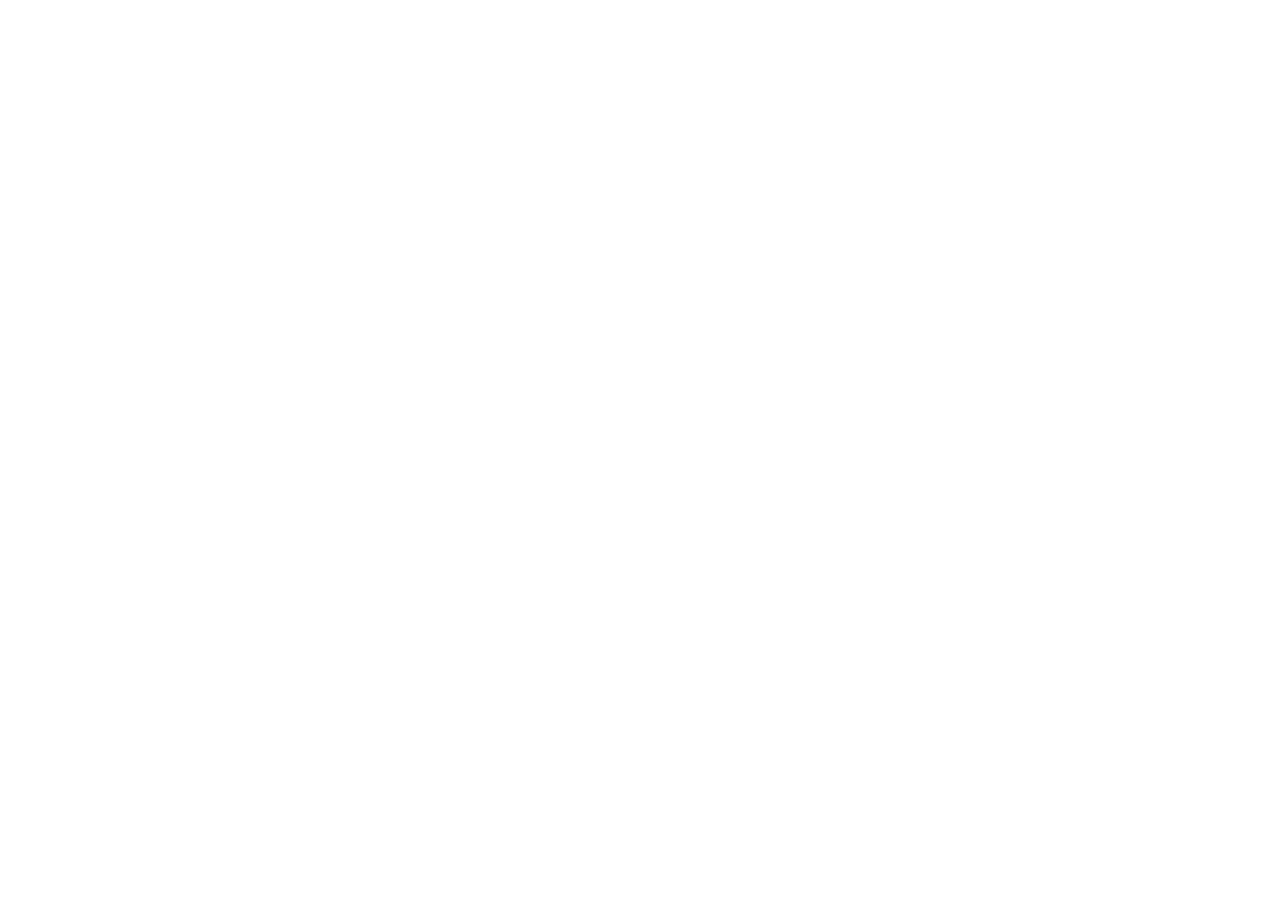
==== blog.html @ 530e5a6e "starter code" ====
<!DOCTYPE html>
<html lang="en">

<head>
    <meta charset="UTF-8" />
    <meta name="viewport" content="width=device-width, initial-scale=1.0" />
    <meta http-equiv="X-UA-Compatible" content="ie=edge" />
    <title>My First Blog</title>

    <link rel="stylesheet" href="./assets/css/styles.css" />
    <link rel="stylesheet" href="./assets/css/blog.css" />

    <script defer src="./assets/js/logic.js" type="text/javascript"></script>
    <script defer src="./assets/js/blog.js" type="text/javascript"></script>
</head>

<body>
    <!-- TODO: Create header, main, and footer elements -->
</body>

</html>
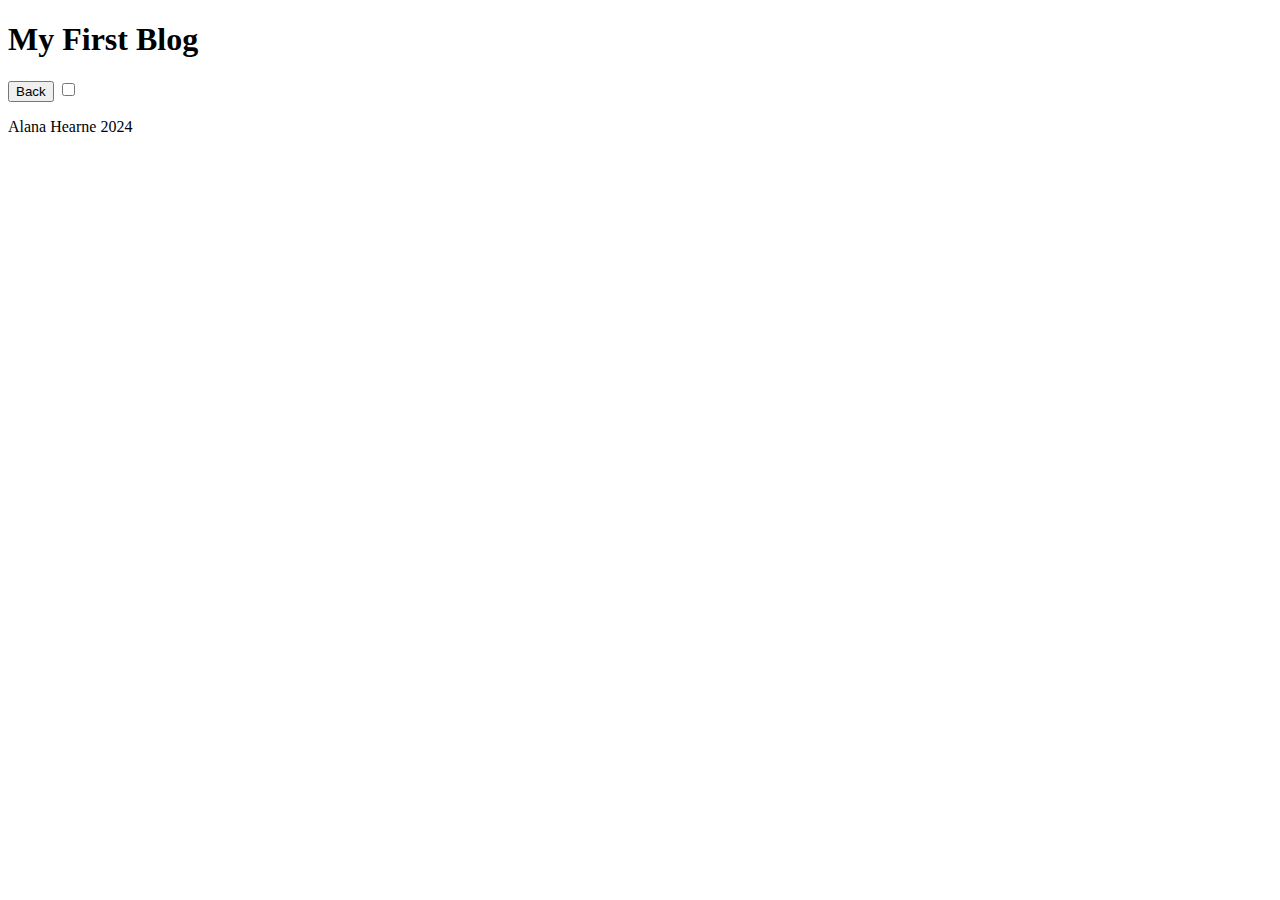
==== commit 0734eae9: "added basic html" ====
--- a/blog.html
+++ b/blog.html
@@ -9,13 +9,33 @@
 
     <link rel="stylesheet" href="./assets/css/styles.css" />
     <link rel="stylesheet" href="./assets/css/blog.css" />
-
-    <script defer src="./assets/js/logic.js" type="text/javascript"></script>
-    <script defer src="./assets/js/blog.js" type="text/javascript"></script>
 </head>
 
 <body>
     <!-- TODO: Create header, main, and footer elements -->
+    <header>
+        <nav>
+            <h1>My First Blog</h1>
+            <!-- TODO: add link to portfolio -->
+            <button type="button" class="back-button">Back</button>
+            <label class="theme-toggle">
+                <input type="checkbox">
+            </label>
+        </nav>
+    </header>
+
+    <main>
+
+    </main>
+
+    <footer>
+        <div>
+            <p>Alana Hearne 2024</p>
+        </div>
+    </footer>
+
+    <script defer src="./assets/js/logic.js" type="text/javascript"></script>
+    <script defer src="./assets/js/blog.js" type="text/javascript"></script>
 </body>
 
 </html>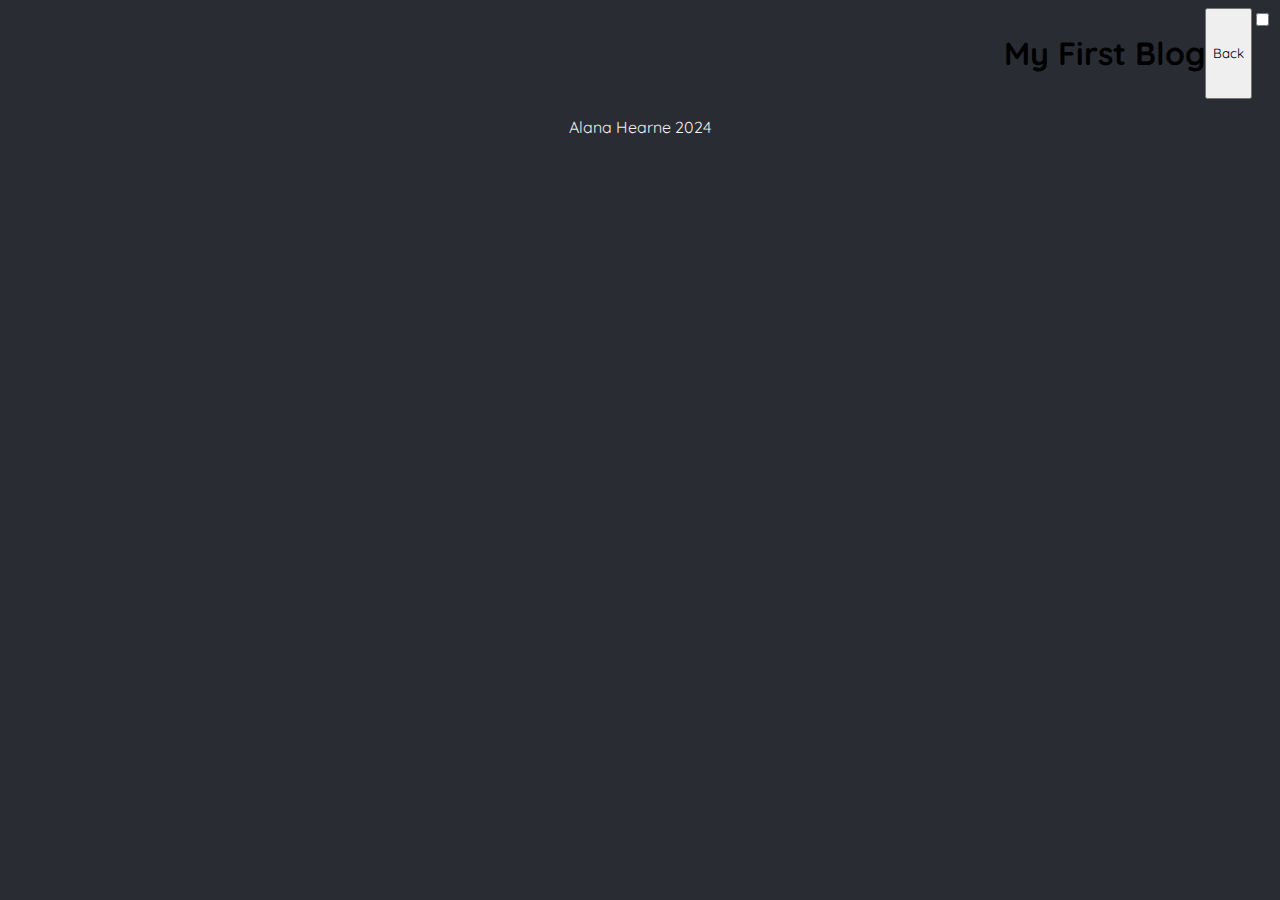
==== commit 2f67ecad: "applied basic CSS" ====
--- a/blog.html
+++ b/blog.html
@@ -7,6 +7,7 @@
     <meta http-equiv="X-UA-Compatible" content="ie=edge" />
     <title>My First Blog</title>
 
+    <link rel="stylesheet" href="https://cdnjs.cloudflare.com/ajax/libs/font-awesome/6.5.2/css/all.min.css">
     <link rel="stylesheet" href="./assets/css/styles.css" />
     <link rel="stylesheet" href="./assets/css/blog.css" />
 </head>
--- a/assets/css/styles.css
+++ b/assets/css/styles.css
@@ -0,0 +1,65 @@
+@import url('https://fonts.googleapis.com/css2?family=Montserrat:ital,wght@0,100..900;1,100..900&family=Quicksand:wght@300..700&family=Rock+Salt&display=swap');
+
+* {
+    font-family: "Quicksand", 'Monterro', Times, serif;
+    box-sizing: border-box;
+}
+
+:root {
+    --darkPrimary: #292d33;
+    --yellow: #f2d351;
+    --opYellow: #f8e9a7;
+    --offWhite: #efefef;
+    --blue: #95a9f0;
+    --opBlue: #bfcbf6;
+}
+
+body {
+    font-family: "Quicksand", 'Monterro', Times, serif;
+    line-height: 1.5;
+    background-color: var(--darkPrimary);
+}
+
+header {
+    /* padding: 15px 6% 15px 0; */
+    display: flex;
+    flex-direction: row;
+    flex-wrap: wrap;
+    justify-content: end;
+    align-items: center;
+}
+
+nav {
+    display: flex;
+    flex-direction: row;
+    flex-wrap: wrap;
+}
+
+footer {
+    /* padding: 3px 5px; */
+    display: flex;
+    flex-direction: row;
+    justify-content: center;
+    flex-wrap: wrap;
+    align-items: center;
+    background-color: var(--darkPrimary);
+    color: var(--offWhite);
+}
+
+.main {
+    display: flex;
+    flex-wrap: wrap;
+    flex-direction: row;
+    justify-content: center;
+    align-items: center;
+    min-height: 85vh;
+}
+
+.main div {
+    padding: 5%;
+}
+
+#main-image {
+    max-height: 300px;
+    max-width: 300px;
+}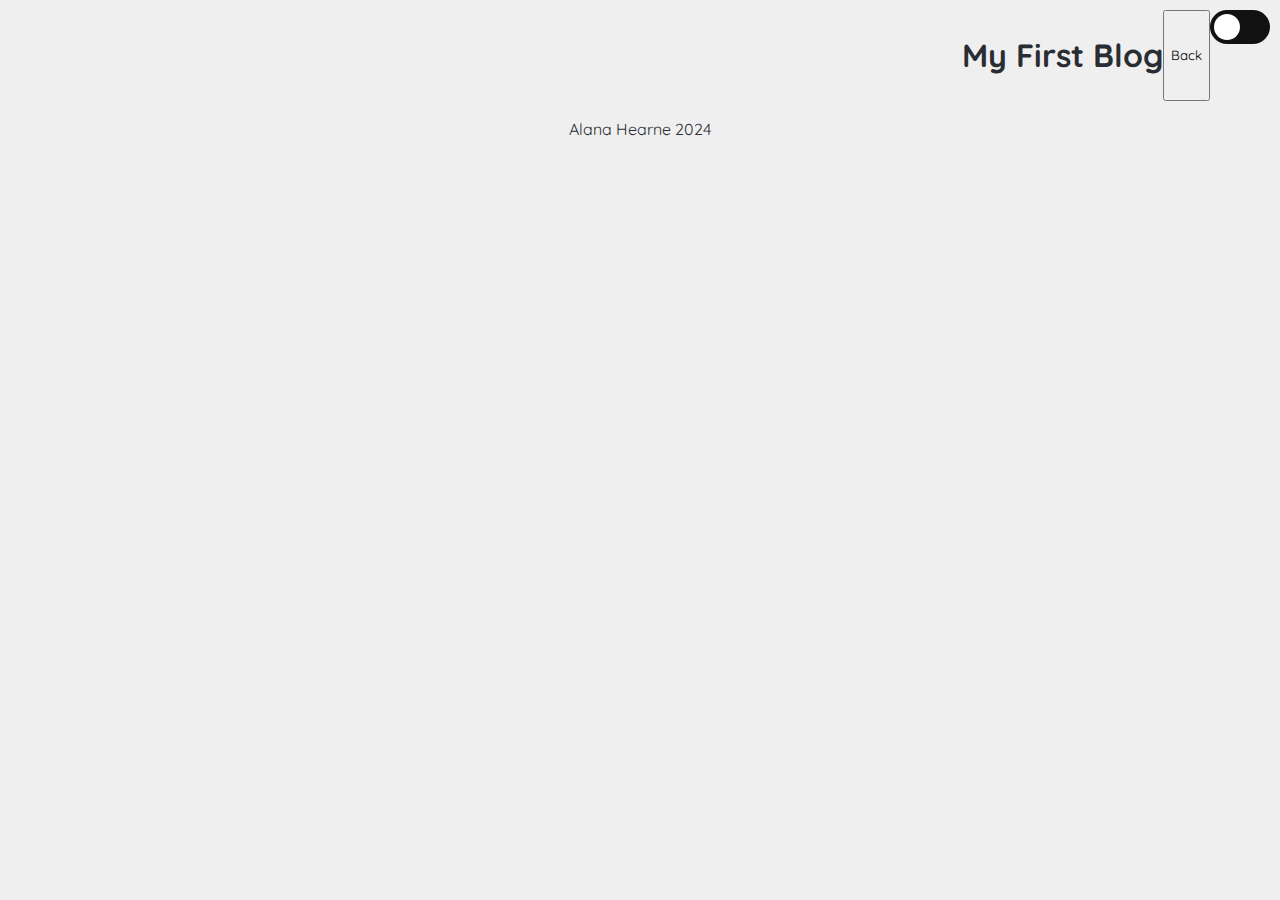
==== commit 87d6c7bb: "read local data and create blog post" ====
--- a/blog.html
+++ b/blog.html
@@ -12,15 +12,16 @@
     <link rel="stylesheet" href="./assets/css/blog.css" />
 </head>
 
-<body>
+<body class="container light">
     <!-- TODO: Create header, main, and footer elements -->
     <header>
         <nav>
             <h1>My First Blog</h1>
             <!-- TODO: add link to portfolio -->
-            <button type="button" class="back-button">Back</button>
-            <label class="theme-toggle">
-                <input type="checkbox">
+            <button onclick="location.href='index.html'" type="button" id="back-button" name="back-button">Back</button>
+            <label class="switch">
+                <input type="checkbox" id="theme-switcher">
+                <span class="slider round"></span>
             </label>
         </nav>
     </header>
--- a/assets/css/styles.css
+++ b/assets/css/styles.css
@@ -17,7 +17,18 @@
 body {
     font-family: "Quicksand", 'Monterro', Times, serif;
     line-height: 1.5;
+    margin: 0px;
+    padding: 10px;
+}
+
+.dark {
     background-color: var(--darkPrimary);
+    color: var(--offWhite);
+}
+
+.light {
+    background-color: var(--offWhite);
+    color: var(--darkPrimary);
 }
 
 header {
@@ -42,8 +53,6 @@
     justify-content: center;
     flex-wrap: wrap;
     align-items: center;
-    background-color: var(--darkPrimary);
-    color: var(--offWhite);
 }
 
 .main {
@@ -62,4 +71,76 @@
 #main-image {
     max-height: 300px;
     max-width: 300px;
+}
+
+/* ============================================================================================================================================= */
+/* Styling the Switch button */
+.switch {
+    position: relative;
+    display: inline-block;
+    width: 60px;
+    height: 34px;
+}
+
+  /* Hide default HTML checkbox */
+.switch input {
+    opacity: 0;
+    width: 0;
+    height: 0;
+}
+
+/* The slider */
+.slider {
+    position: absolute;
+    cursor: pointer;
+    top: 0;
+    left: 0;
+    right: 0;
+    bottom: 0;
+    background-color: #111;
+    -webkit-transition: .4s;
+    transition: .4s;
+}
+
+.slider:before {
+    position: absolute;
+    content: "";
+    height: 26px;
+    width: 26px;
+    left: 4px;
+    bottom: 4px;
+    background-color: white;
+    -webkit-transition: .4s;
+    transition: .4s;
+}
+
+input:checked + .slider {
+    background-color: rgb(29, 128, 210);
+}
+
+input:focus + .slider {
+    box-shadow: 0 0 1px rgb(29, 128, 210);
+}
+
+input:checked + .slider:before {
+    -webkit-transform: translateX(26px);
+    -ms-transform: translateX(26px);
+    transform: translateX(26px);
+}
+
+/* Rounded sliders */
+.slider.round {
+    border-radius: 34px;
+}
+
+.slider.round:before {
+    border-radius: 50%;
+}
+
+.row {
+    margin: 20px;
+    display: flex;
+}
+.col {
+    margin: 20px;
 }--- a/assets/css/blog.css
+++ b/assets/css/blog.css
@@ -0,0 +1,3 @@
+.blog-post {
+    border: 2px solid red;
+}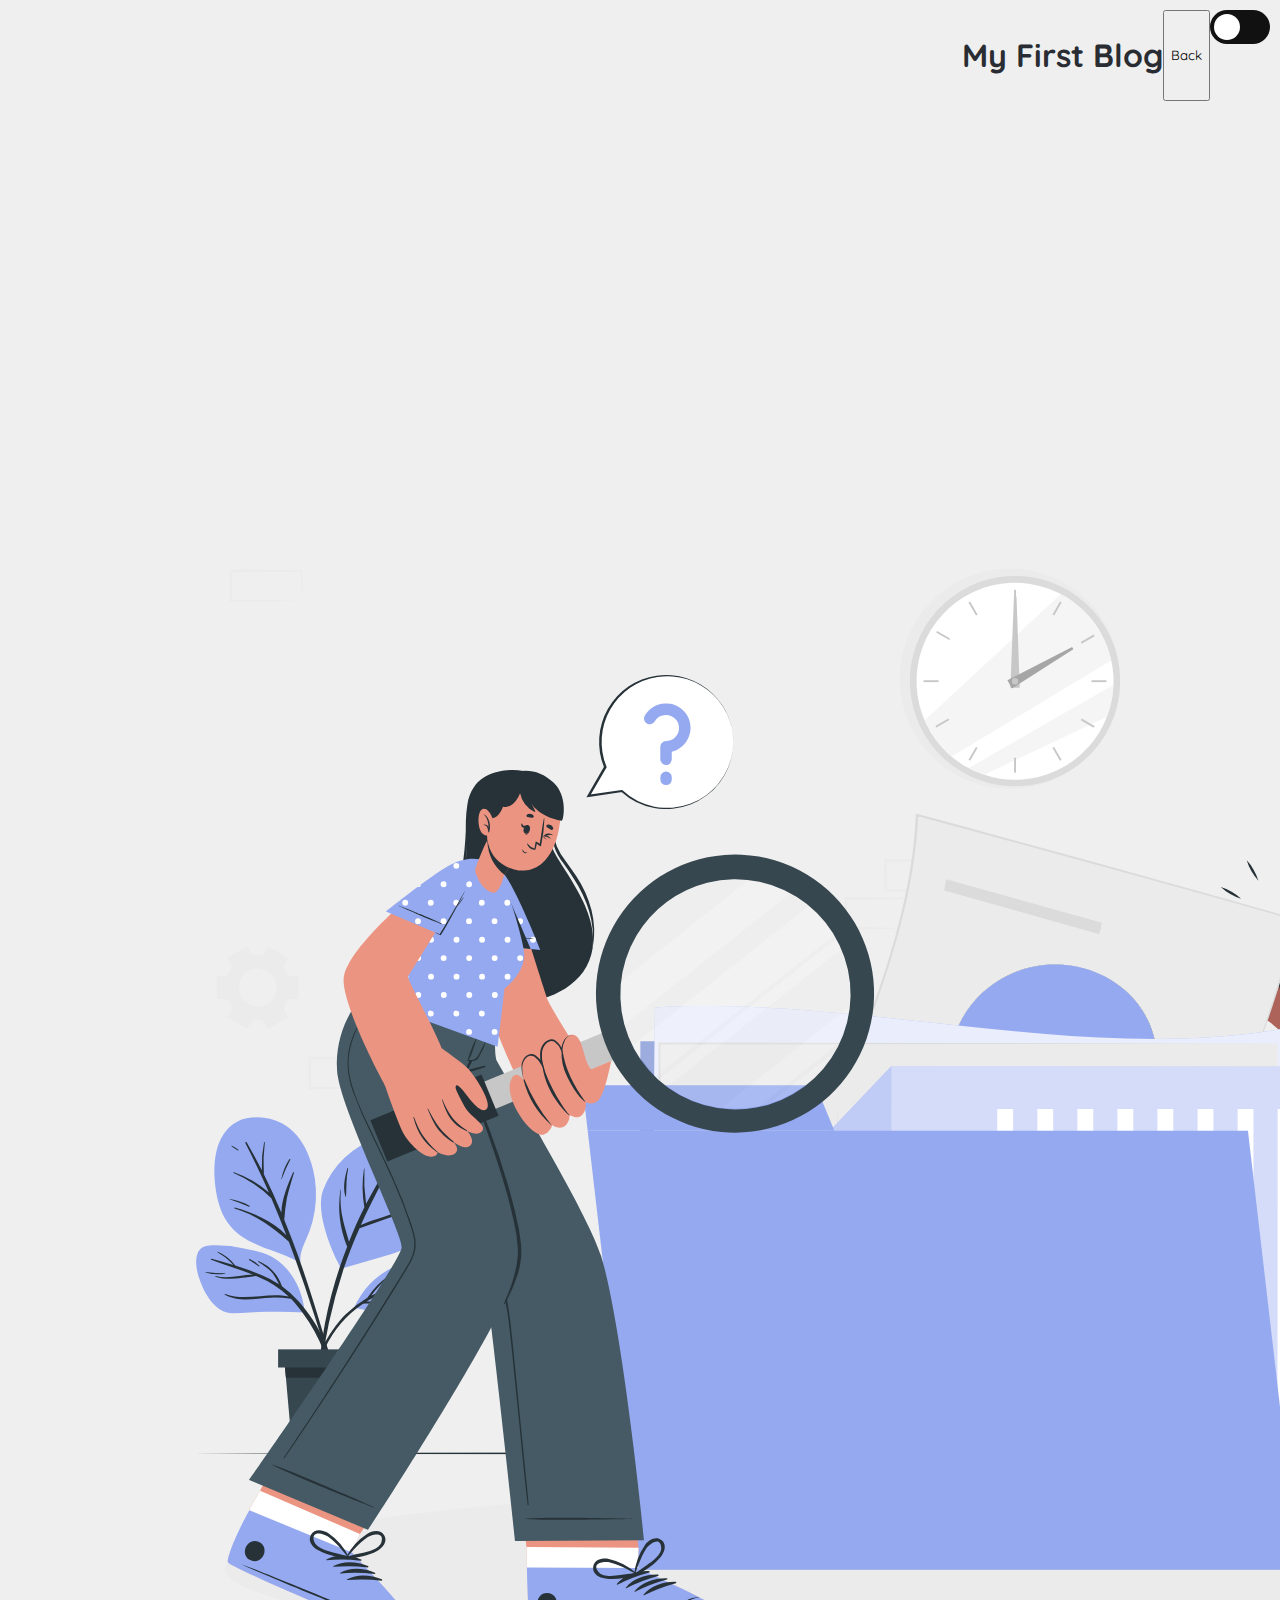
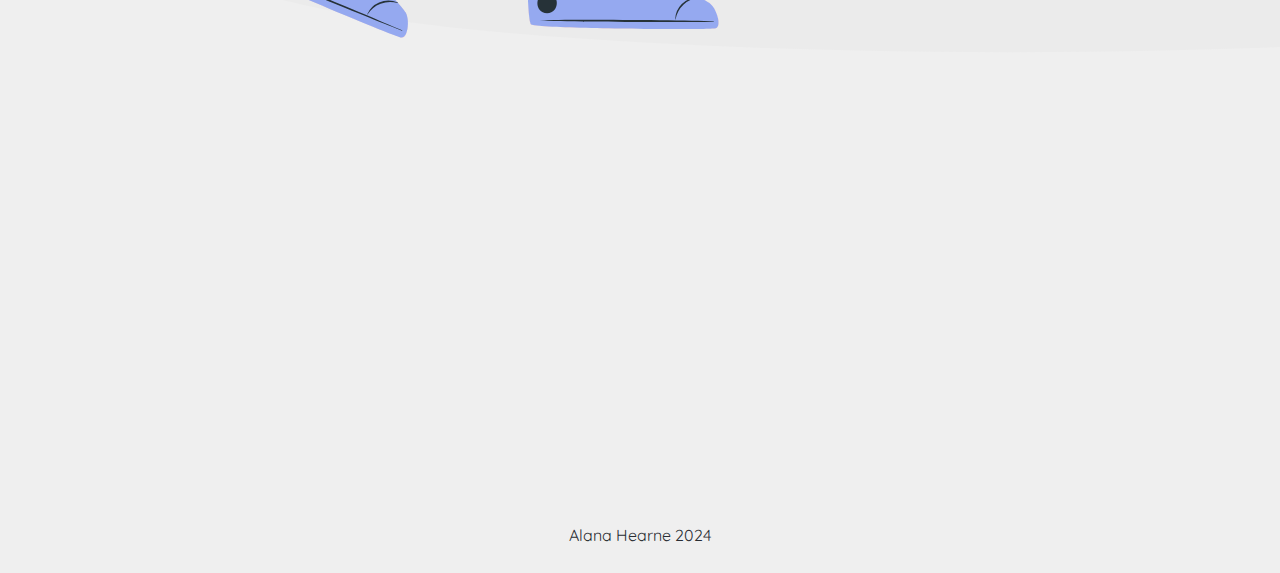
==== commit 08ec5bc0: "added no post function" ====
--- a/blog.html
+++ b/blog.html
@@ -27,7 +27,6 @@
     </header>
 
     <main>
-
     </main>
 
     <footer>
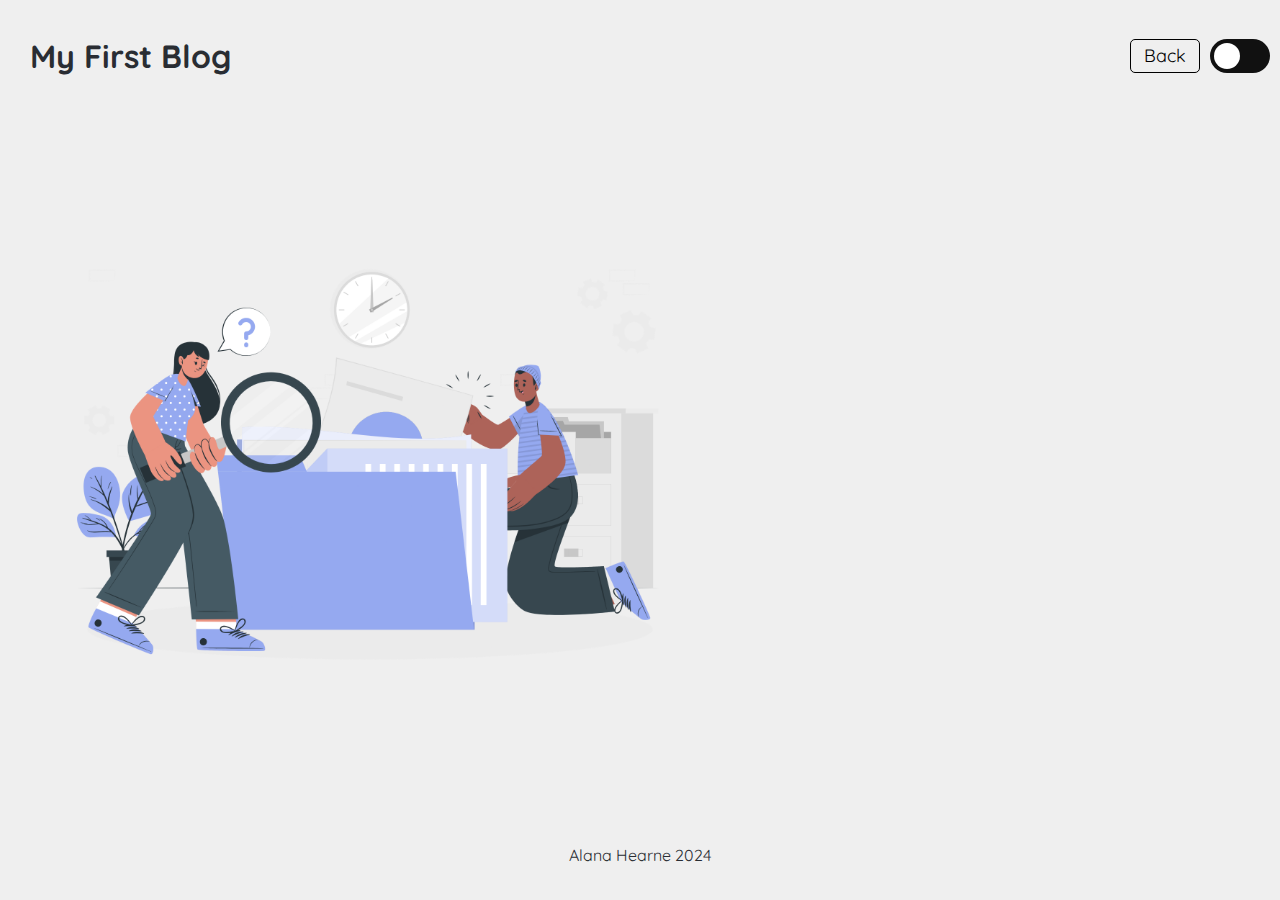
==== commit 8768d826: "basic blog styling" ====
--- a/blog.html
+++ b/blog.html
@@ -3,20 +3,21 @@
 
 <head>
     <meta charset="UTF-8" />
-    <meta name="viewport" content="width=device-width, initial-scale=1.0" />
-    <meta http-equiv="X-UA-Compatible" content="ie=edge" />
+    <meta name="viewport" content="width=device-width, initial-scale=1.0"/>
+    <meta http-equiv="X-UA-Compatible" content="ie=edge"/>
     <title>My First Blog</title>
 
     <link rel="stylesheet" href="https://cdnjs.cloudflare.com/ajax/libs/font-awesome/6.5.2/css/all.min.css">
-    <link rel="stylesheet" href="./assets/css/styles.css" />
-    <link rel="stylesheet" href="./assets/css/blog.css" />
+    <!-- <link rel="stylesheet" href="./assets/css/reset.css"/> -->
+    <link rel="stylesheet" href="./assets/css/styles.css"/>
+    <link rel="stylesheet" href="./assets/css/blog.css"/>
 </head>
 
 <body class="container light">
     <!-- TODO: Create header, main, and footer elements -->
     <header>
+        <h1 class="blog-header">My First Blog</h1>
         <nav>
-            <h1>My First Blog</h1>
             <!-- TODO: add link to portfolio -->
             <button onclick="location.href='index.html'" type="button" id="back-button" name="back-button">Back</button>
             <label class="switch">
--- a/assets/css/styles.css
+++ b/assets/css/styles.css
@@ -36,8 +36,9 @@
     display: flex;
     flex-direction: row;
     flex-wrap: wrap;
-    justify-content: end;
+    justify-content: space-between;
     align-items: center;
+    height: 91px;
 }
 
 nav {
@@ -61,7 +62,7 @@
     flex-direction: row;
     justify-content: center;
     align-items: center;
-    min-height: 85vh;
+    min-height: 80vh;
 }
 
 .main div {
--- a/assets/css/blog.css
+++ b/assets/css/blog.css
@@ -1,3 +1,34 @@
+.blog-header {
+    margin-left: 20px;
+}
+
 .blog-post {
-    border: 2px solid red;
+    border: 2px solid;
+    border-radius: 10px;
+    margin: 5px 20px 15px 20px;
+    padding: 0px 20px;
+}
+
+.blog-post h1 {
+    padding-left: 10px;
+    font-size: 200%;
+}
+
+.no-posts {
+    width: 80vh;
+}
+
+.hz-line {
+    border-top: 1px solid;
+    border-bottom: none;
+    width: 100%;
+}
+
+#back-button {
+    margin-right: 10px;
+    width: 70px;
+    font-size: large;
+    background-color: var(--offWhite);
+    border: 1px solid;
+    border-radius: 5px;
 }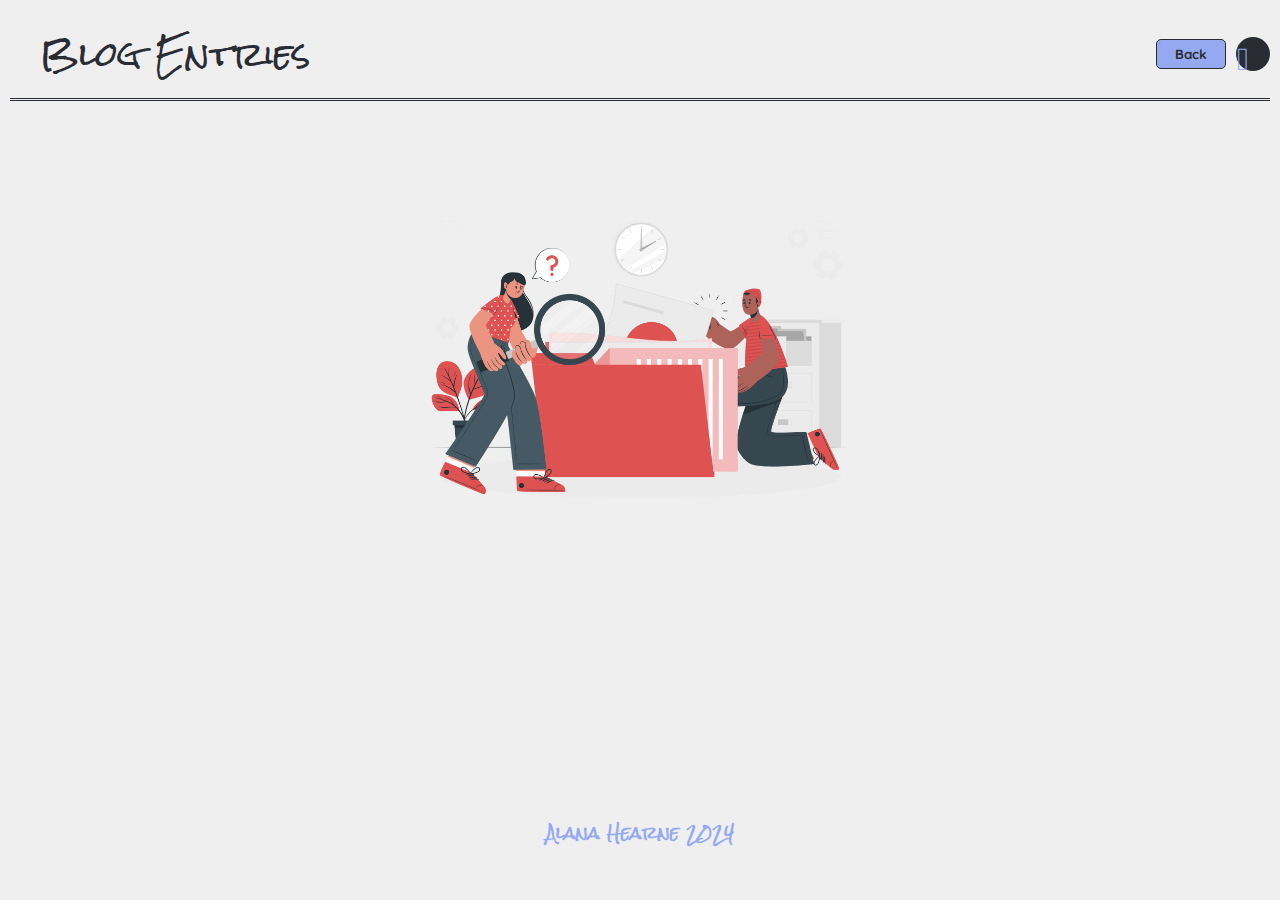
==== commit 78e1e619: "final styling, fixed error handling" ====
--- a/blog.html
+++ b/blog.html
@@ -14,11 +14,9 @@
 </head>
 
 <body class="container light">
-    <!-- TODO: Create header, main, and footer elements -->
-    <header>
-        <h1 class="blog-header">My First Blog</h1>
+    <header class="blog-header">
+        <p>Blog Entries</p>
         <nav>
-            <!-- TODO: add link to portfolio -->
             <button onclick="location.href='index.html'" type="button" id="back-button" name="back-button">Back</button>
             <label class="switch">
                 <input type="checkbox" id="theme-switcher">
@@ -27,12 +25,12 @@
         </nav>
     </header>
 
-    <main>
+    <main class="blog-main">
     </main>
 
     <footer>
         <div>
-            <p>Alana Hearne 2024</p>
+            <a href="https://ajhearne-mzaosw.github.io/ahearne-portfolio/" class="footer">Alana Hearne 2024</a>
         </div>
     </footer>
 
--- a/assets/css/styles.css
+++ b/assets/css/styles.css
@@ -1,4 +1,5 @@
 @import url('https://fonts.googleapis.com/css2?family=Montserrat:ital,wght@0,100..900;1,100..900&family=Quicksand:wght@300..700&family=Rock+Salt&display=swap');
+@import url('https://fonts.googleapis.com/icon?family=Material+Icons');
 
 * {
     font-family: "Quicksand", 'Monterro', Times, serif;
@@ -24,11 +25,23 @@
 .dark {
     background-color: var(--darkPrimary);
     color: var(--offWhite);
+    .footer {
+        color: var(--yellow);
+    }
+    #blog-button, #back-button, #submit {
+        background-color: var(--yellow);
+    }
 }
 
 .light {
     background-color: var(--offWhite);
     color: var(--darkPrimary);
+    .footer {
+        color: var(--blue);
+    }    
+    #blog-button, #back-button, #submit {
+        background-color: var(--blue);
+    }
 }
 
 header {
@@ -45,6 +58,7 @@
     display: flex;
     flex-direction: row;
     flex-wrap: wrap;
+    align-items: center;
 }
 
 footer {
@@ -54,6 +68,12 @@
     justify-content: center;
     flex-wrap: wrap;
     align-items: center;
+}
+
+.footer {
+    font-family: 'Rock Salt';
+    font-weight: bold;
+    text-decoration: none;
 }
 
 .main {
@@ -74,12 +94,23 @@
     max-width: 300px;
 }
 
+#blog-button {
+    margin-right: 10px;
+    width: 70px;
+    border: 1px solid;
+    border-radius: 5px;
+    /* background-color: var(--blue);
+    color: var(--darkPrimary); */
+    font-weight: bold;
+    height: 30px;
+}
+
 /* ============================================================================================================================================= */
 /* Styling the Switch button */
 .switch {
     position: relative;
     display: inline-block;
-    width: 60px;
+    width: 34px;
     height: 34px;
 }
 
@@ -98,7 +129,7 @@
     left: 0;
     right: 0;
     bottom: 0;
-    background-color: #111;
+    background-color: var(--darkPrimary);
     -webkit-transition: .4s;
     transition: .4s;
 }
@@ -110,23 +141,23 @@
     width: 26px;
     left: 4px;
     bottom: 4px;
-    background-color: white;
-    -webkit-transition: .4s;
+    /* background-color: var(--blue); */
+    /* -webkit-transition: .4s; */
     transition: .4s;
 }
 
 input:checked + .slider {
-    background-color: rgb(29, 128, 210);
+    background-color: var(--offWhite);
 }
 
 input:focus + .slider {
-    box-shadow: 0 0 1px rgb(29, 128, 210);
+    box-shadow: 0 0 1px var(--offWhite);
 }
 
 input:checked + .slider:before {
-    -webkit-transform: translateX(26px);
+    /* -webkit-transform: translateX(26px);
     -ms-transform: translateX(26px);
-    transform: translateX(26px);
+    transform: translateX(26px); */
 }
 
 /* Rounded sliders */
@@ -136,6 +167,13 @@
 
 .slider.round:before {
     border-radius: 50%;
+    display: flex;
+    align-items: center;
+    justify-content: center;
+    font-family: "Material Icons";
+    content: "\eb37";
+    font-size: 2rem;
+    color: var(--blue);
 }
 
 .row {
--- a/assets/css/blog.css
+++ b/assets/css/blog.css
@@ -1,21 +1,41 @@
+header p {
+    font-family: 'Rock Salt';
+    font-size: 200%;
+    margin: 0;
+}
+
 .blog-header {
-    margin-left: 20px;
+    padding-left: 30px;
+    border-bottom: 3px double;
+    align-items: center;
+}
+
+.post-block {
+    min-height: 80vh;
 }
 
 .blog-post {
     border: 2px solid;
     border-radius: 10px;
-    margin: 5px 20px 15px 20px;
+    margin: 20px 20px 15px 20px;
     padding: 0px 20px;
 }
 
 .blog-post h1 {
+    font-family: 'Rock Salt';
     padding-left: 10px;
     font-size: 200%;
 }
 
 .no-posts {
-    width: 80vh;
+    width: 100%;
+    height: 80vh;
+    display: flex;
+    justify-content: center;
+}
+
+.no-posts-img {
+    height: 40vw;
 }
 
 .hz-line {
@@ -27,8 +47,10 @@
 #back-button {
     margin-right: 10px;
     width: 70px;
-    font-size: large;
-    background-color: var(--offWhite);
     border: 1px solid;
     border-radius: 5px;
+    background-color: var(--blue);
+    color: var(--darkPrimary);
+    font-weight: bold;
+    height: 30px;
 }